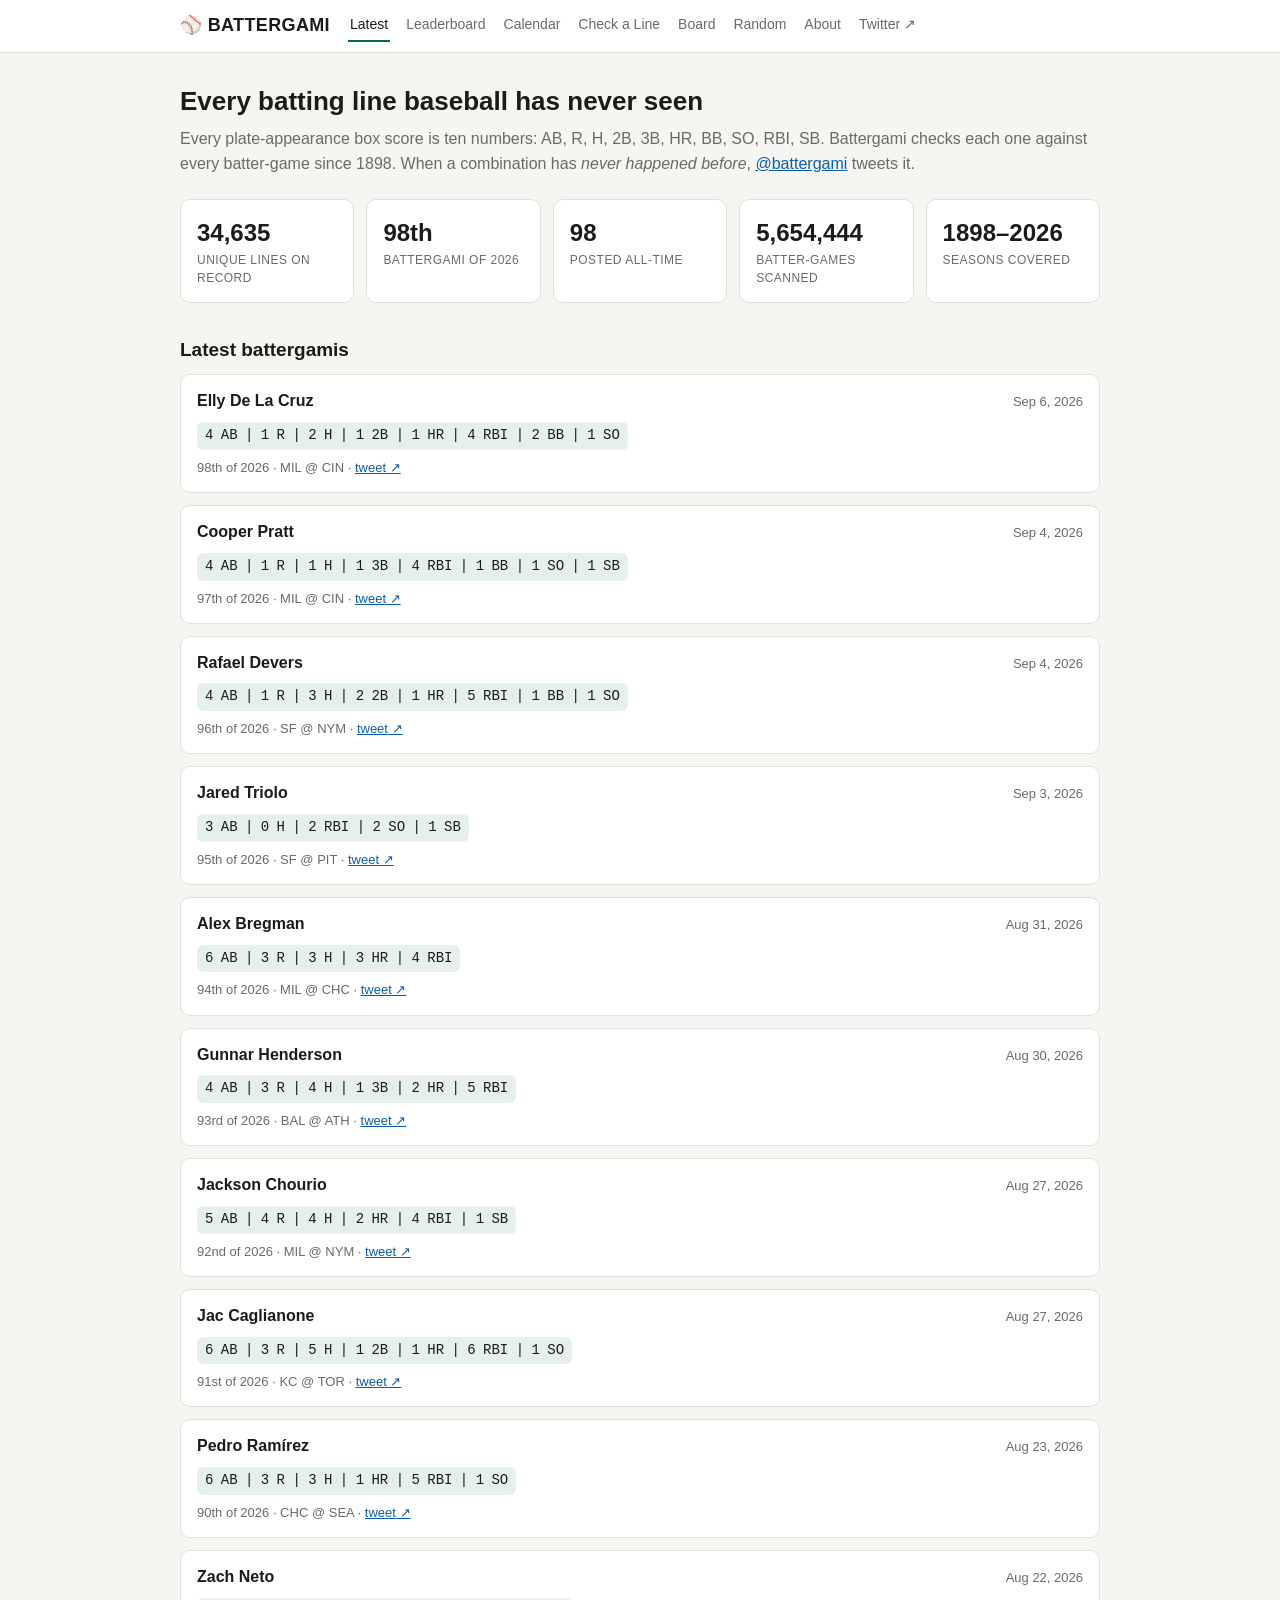
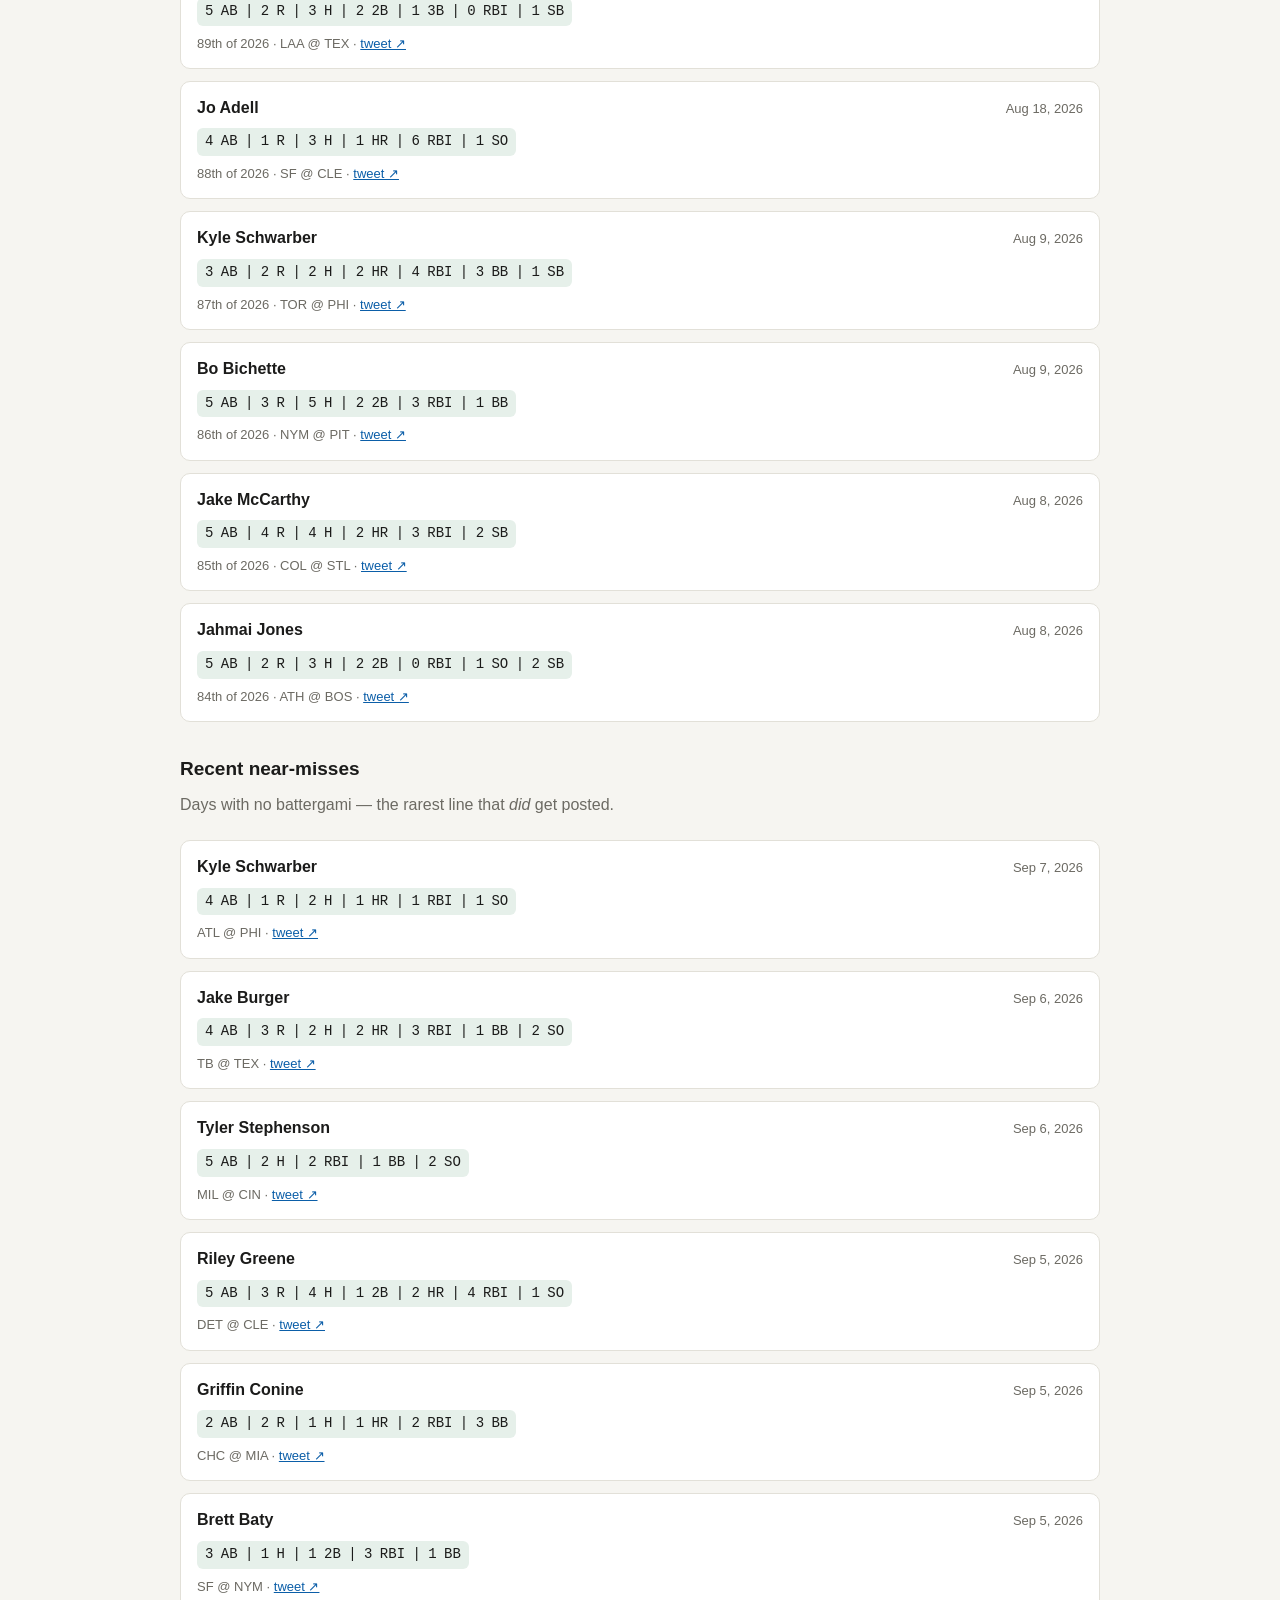
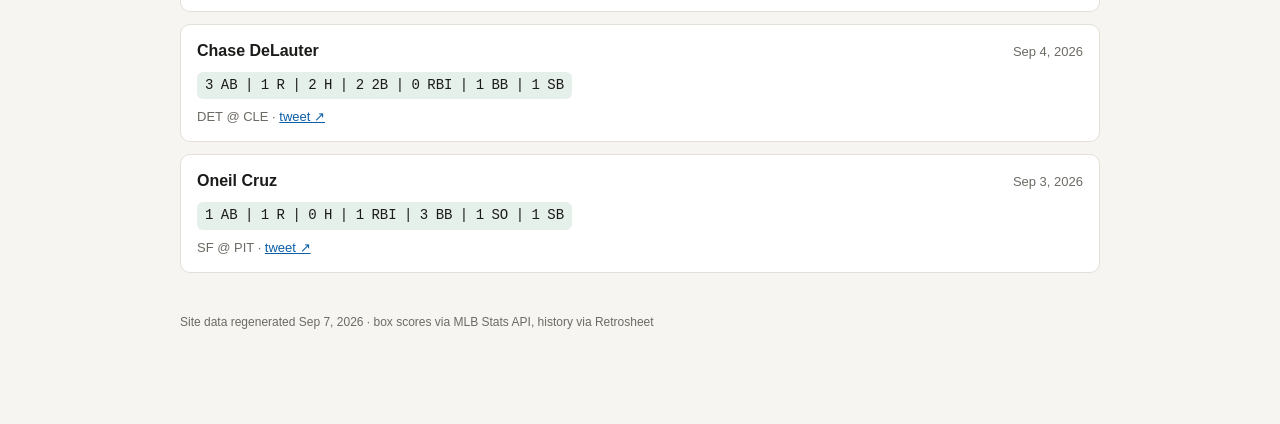
==== site/index.html @ e583a226 "Add battergami dashboard site" ====
<!doctype html>
<html lang="en">
<head>
<meta charset="utf-8">
<meta name="viewport" content="width=device-width, initial-scale=1">
<title>Battergami — MLB batting lines that have never happened</title>
<meta name="description" content="Battergami watches every MLB game and flags batting lines that have never occurred before in over 125 years of baseball.">
<link rel="stylesheet" href="assets/style.css">
</head>
<body>
<div class="wrap">
  <h1>Every batting line baseball has never seen</h1>
  <p class="sub">Every plate-appearance box score is ten numbers: AB, R, H, 2B, 3B, HR, BB, SO, RBI, SB.
     Battergami checks each one against every batter-game since 1898. When a combination
     has <em>never happened before</em>, <a href="https://x.com/battergami" target="_blank" rel="noopener">@battergami</a> tweets it.</p>

  <div class="tiles" id="tiles"></div>

  <h2>Latest battergamis</h2>
  <div class="feed" id="feed"><div class="spinner">Loading…</div></div>

  <h2>Recent near-misses</h2>
  <p class="sub">Days with no battergami — the rarest line that <em>did</em> get posted.</p>
  <div class="feed" id="misses"><div class="spinner">Loading…</div></div>

  <p class="gen" id="gen"></p>
</div>

<script src="assets/app.js"></script>
<script>
renderNav("index.html");

function tile(n, k) {
  return `<div class="tile"><div class="n">${n}</div><div class="k">${k}</div></div>`;
}

(async () => {
  try {
    const s = await fetchJSON("data/summary.json");
    document.getElementById("tiles").innerHTML =
      tile(commas(s.distinct_lines), "unique lines on record") +
      tile(ordinal(s.season_count), `battergami of ${s.season_year}`) +
      tile(commas(s.posted_total), "posted all-time") +
      tile(commas(s.total_games_scanned), "batter-games scanned") +
      tile(s.coverage_start.slice(0,4) + "–" + s.coverage_end.slice(0,4), "seasons covered");
    genLine(document.getElementById("gen"), s.generated_at);
  } catch (e) {
    document.getElementById("tiles").innerHTML = `<p class="muted">Couldn't load summary.</p>`;
  }

  const card = (ev) => {
    const nth = ev.type === "battergami" && ev.nth
      ? `${ordinal(ev.nth)} of ${ev.year} · ` : "";
    const link = ev.tweet_url
      ? `<a href="${ev.tweet_url}" target="_blank" rel="noopener">tweet &#8599;</a>` : "";
    return `<div class="card">
      <div class="top">
        <span class="who">${esc(ev.player)}</span>
        <span class="meta">${fmtDate(ev.date)}</span>
      </div>
      <span class="line">${fmtLine(ev.line)}</span>
      <div class="foot">${nth}${esc(ev.matchup)}${link ? " · " + link : ""}</div>
    </div>`;
  };

  try {
    const d = await fetchJSON("data/latest.json");
    const bg = d.events.filter(e => e.type === "battergami");
    const cc = d.events.filter(e => e.type === "closest_call");
    document.getElementById("feed").innerHTML =
      bg.length ? bg.slice(0, 15).map(card).join("") : `<p class="muted">Nothing posted yet.</p>`;
    document.getElementById("misses").innerHTML =
      cc.length ? cc.slice(0, 8).map(card).join("") : `<p class="muted">None lately — every recent day had a battergami.</p>`;
  } catch (e) {
    document.getElementById("feed").innerHTML = `<p class="muted">Couldn't load the feed.</p>`;
    document.getElementById("misses").innerHTML = "";
  }
})();
</script>
</body>
</html>
---- site/assets/style.css ----
/* battergami dashboard — shared styles */

:root {
  --bg: #f6f5f1;
  --panel: #ffffff;
  --ink: #1b1b1a;
  --muted: #6c6a63;
  --line: #e2e0d8;
  --accent: #0b6b3a;      /* outfield green */
  --accent-soft: #e6f0ea;
  --alert: #c62828;        /* "BATTERGAMI!" red */
  --alert-soft: #fbe9e7;
  --link: #0b5ea8;
  --mono: ui-monospace, SFMono-Regular, Menlo, Consolas, monospace;
  --sans: -apple-system, BlinkMacSystemFont, "Segoe UI", Roboto, Helvetica, Arial, sans-serif;
}

@media (prefers-color-scheme: dark) {
  :root {
    --bg: #14140f;
    --panel: #1e1e18;
    --ink: #ececec;
    --muted: #9a978c;
    --line: #33322a;
    --accent: #4caf7d;
    --accent-soft: #1c2b23;
    --alert: #ef5350;
    --alert-soft: #2e1c1a;
    --link: #6db3f2;
  }
}

* { box-sizing: border-box; }

body {
  margin: 0;
  background: var(--bg);
  color: var(--ink);
  font-family: var(--sans);
  line-height: 1.55;
  -webkit-text-size-adjust: 100%;
}

a { color: var(--link); }
a:hover { text-decoration: none; }

.wrap {
  max-width: 960px;
  margin: 0 auto;
  padding: 0 20px 80px;
}

/* ---- nav ---- */
header.nav {
  position: sticky;
  top: 0;
  z-index: 10;
  background: var(--panel);
  border-bottom: 1px solid var(--line);
}
header.nav .inner {
  max-width: 960px;
  margin: 0 auto;
  padding: 10px 20px;
  display: flex;
  align-items: center;
  gap: 18px;
  flex-wrap: wrap;
}
header.nav .brand {
  font-weight: 800;
  letter-spacing: 0.02em;
  text-decoration: none;
  color: var(--ink);
  font-size: 18px;
  white-space: nowrap;
}
header.nav nav {
  display: flex;
  gap: 4px 14px;
  flex-wrap: wrap;
  font-size: 14px;
}
header.nav nav a {
  text-decoration: none;
  color: var(--muted);
  padding: 4px 2px;
  border-bottom: 2px solid transparent;
}
header.nav nav a:hover { color: var(--ink); }
header.nav nav a.active {
  color: var(--ink);
  border-bottom-color: var(--accent);
}

/* ---- headings ---- */
h1 { font-size: 26px; margin: 28px 0 6px; }
h2 { font-size: 19px; margin: 32px 0 10px; }
.sub { color: var(--muted); margin: 0 0 22px; }
.gen { color: var(--muted); font-size: 12px; margin-top: 40px; }

/* ---- stat tiles ---- */
.tiles {
  display: grid;
  grid-template-columns: repeat(auto-fit, minmax(150px, 1fr));
  gap: 12px;
  margin: 20px 0;
}
.tile {
  background: var(--panel);
  border: 1px solid var(--line);
  border-radius: 10px;
  padding: 14px 16px;
}
.tile .n { font-size: 24px; font-weight: 800; font-variant-numeric: tabular-nums; }
.tile .k { color: var(--muted); font-size: 12px; text-transform: uppercase; letter-spacing: 0.04em; }

/* ---- stat line pill ---- */
.line {
  font-family: var(--mono);
  font-size: 14px;
  background: var(--accent-soft);
  border-radius: 6px;
  padding: 3px 8px;
  display: inline-block;
  word-spacing: -1px;
}
.line.big { font-size: 17px; padding: 6px 12px; }

/* ---- feed cards ---- */
.feed { display: grid; gap: 12px; margin-top: 8px; }
.card {
  background: var(--panel);
  border: 1px solid var(--line);
  border-radius: 10px;
  padding: 14px 16px;
}
.card .top {
  display: flex;
  justify-content: space-between;
  align-items: baseline;
  gap: 10px;
  margin-bottom: 8px;
}
.card .who { font-weight: 700; font-size: 16px; }
.card .meta { color: var(--muted); font-size: 13px; white-space: nowrap; }
.card .foot { margin-top: 8px; font-size: 13px; color: var(--muted); }
.badge {
  font-size: 11px;
  font-weight: 700;
  text-transform: uppercase;
  letter-spacing: 0.05em;
  padding: 2px 6px;
  border-radius: 4px;
}
.badge.bg { background: var(--alert-soft); color: var(--alert); }
.badge.cc { background: var(--accent-soft); color: var(--accent); }

/* ---- tables ---- */
table { border-collapse: collapse; width: 100%; font-size: 14px; }
th, td { text-align: left; padding: 8px 10px; border-bottom: 1px solid var(--line); }
th { color: var(--muted); font-weight: 600; cursor: pointer; user-select: none; }
th.no-sort { cursor: default; }
td.num, th.num { text-align: right; font-variant-numeric: tabular-nums; }
tbody tr:hover td { background: var(--accent-soft); }

/* ---- forms ---- */
.controls {
  display: flex;
  gap: 10px;
  flex-wrap: wrap;
  align-items: center;
  margin: 16px 0;
}
input[type="text"], input[type="number"], select {
  font: inherit;
  padding: 7px 9px;
  border: 1px solid var(--line);
  border-radius: 7px;
  background: var(--panel);
  color: var(--ink);
}
input[type="number"] { width: 68px; text-align: center; }
button {
  font: inherit;
  font-weight: 600;
  padding: 8px 16px;
  border: 1px solid var(--accent);
  background: var(--accent);
  color: #fff;
  border-radius: 7px;
  cursor: pointer;
}
button.ghost { background: transparent; color: var(--accent); }

.checkgrid {
  display: grid;
  grid-template-columns: repeat(auto-fit, minmax(78px, 1fr));
  gap: 10px;
  max-width: 620px;
  margin: 16px 0;
}
.checkgrid label {
  display: flex;
  flex-direction: column;
  gap: 4px;
  font-size: 12px;
  color: var(--muted);
  text-transform: uppercase;
  letter-spacing: 0.03em;
}

/* ---- result panel ---- */
.result {
  margin: 20px 0;
  padding: 18px 20px;
  border-radius: 12px;
  border: 1px solid var(--line);
  background: var(--panel);
}
.result.hit { border-color: var(--alert); background: var(--alert-soft); }
.result.seen { border-color: var(--accent); background: var(--accent-soft); }
.result h3 { margin: 0 0 6px; font-size: 20px; }
.result p { margin: 6px 0; }

/* ---- calendar ---- */
.cal-months { display: grid; grid-template-columns: repeat(auto-fit, minmax(220px, 1fr)); gap: 18px; }
.month h3 { margin: 0 0 6px; font-size: 14px; color: var(--muted); }
.month .grid { display: grid; grid-template-columns: repeat(7, 1fr); gap: 3px; }
.month .d {
  aspect-ratio: 1;
  display: flex;
  align-items: center;
  justify-content: center;
  font-size: 11px;
  border-radius: 4px;
  background: var(--bg);
  color: var(--muted);
}
.month .d.has { background: var(--accent); color: #fff; cursor: pointer; font-weight: 700; }
.month .d.pad { background: transparent; }

/* ---- board ---- */
#board { overflow-x: auto; margin: 16px 0; }
table.board { width: auto; border-collapse: collapse; }
table.board td { border: 1px solid var(--line); width: 36px; min-width: 36px; height: 36px; text-align: center; padding: 0; }
table.board th { text-align: center; font-variant-numeric: tabular-nums; padding: 4px 6px; color: var(--muted); font-weight: 600; }
table.board thead th:first-child, table.board tbody th { width: 56px; min-width: 56px; white-space: nowrap; }
.board-cell { width: 100%; height: 100%; }
.legend { display: flex; gap: 18px; align-items: center; flex-wrap: wrap; color: var(--muted); font-size: 13px; margin-top: 10px; }
.legend .bar { height: 12px; width: 160px; border-radius: 3px;
  background: linear-gradient(90deg, #2e7d32, #d4c53a, #c62828); }

#tooltip {
  position: fixed;
  pointer-events: none;
  background: var(--ink);
  color: var(--bg);
  font-size: 12px;
  padding: 6px 8px;
  border-radius: 6px;
  opacity: 0;
  transition: opacity .1s;
  z-index: 20;
  font-family: var(--mono);
  white-space: nowrap;
}

.muted { color: var(--muted); }
.spinner { color: var(--muted); padding: 30px 0; }
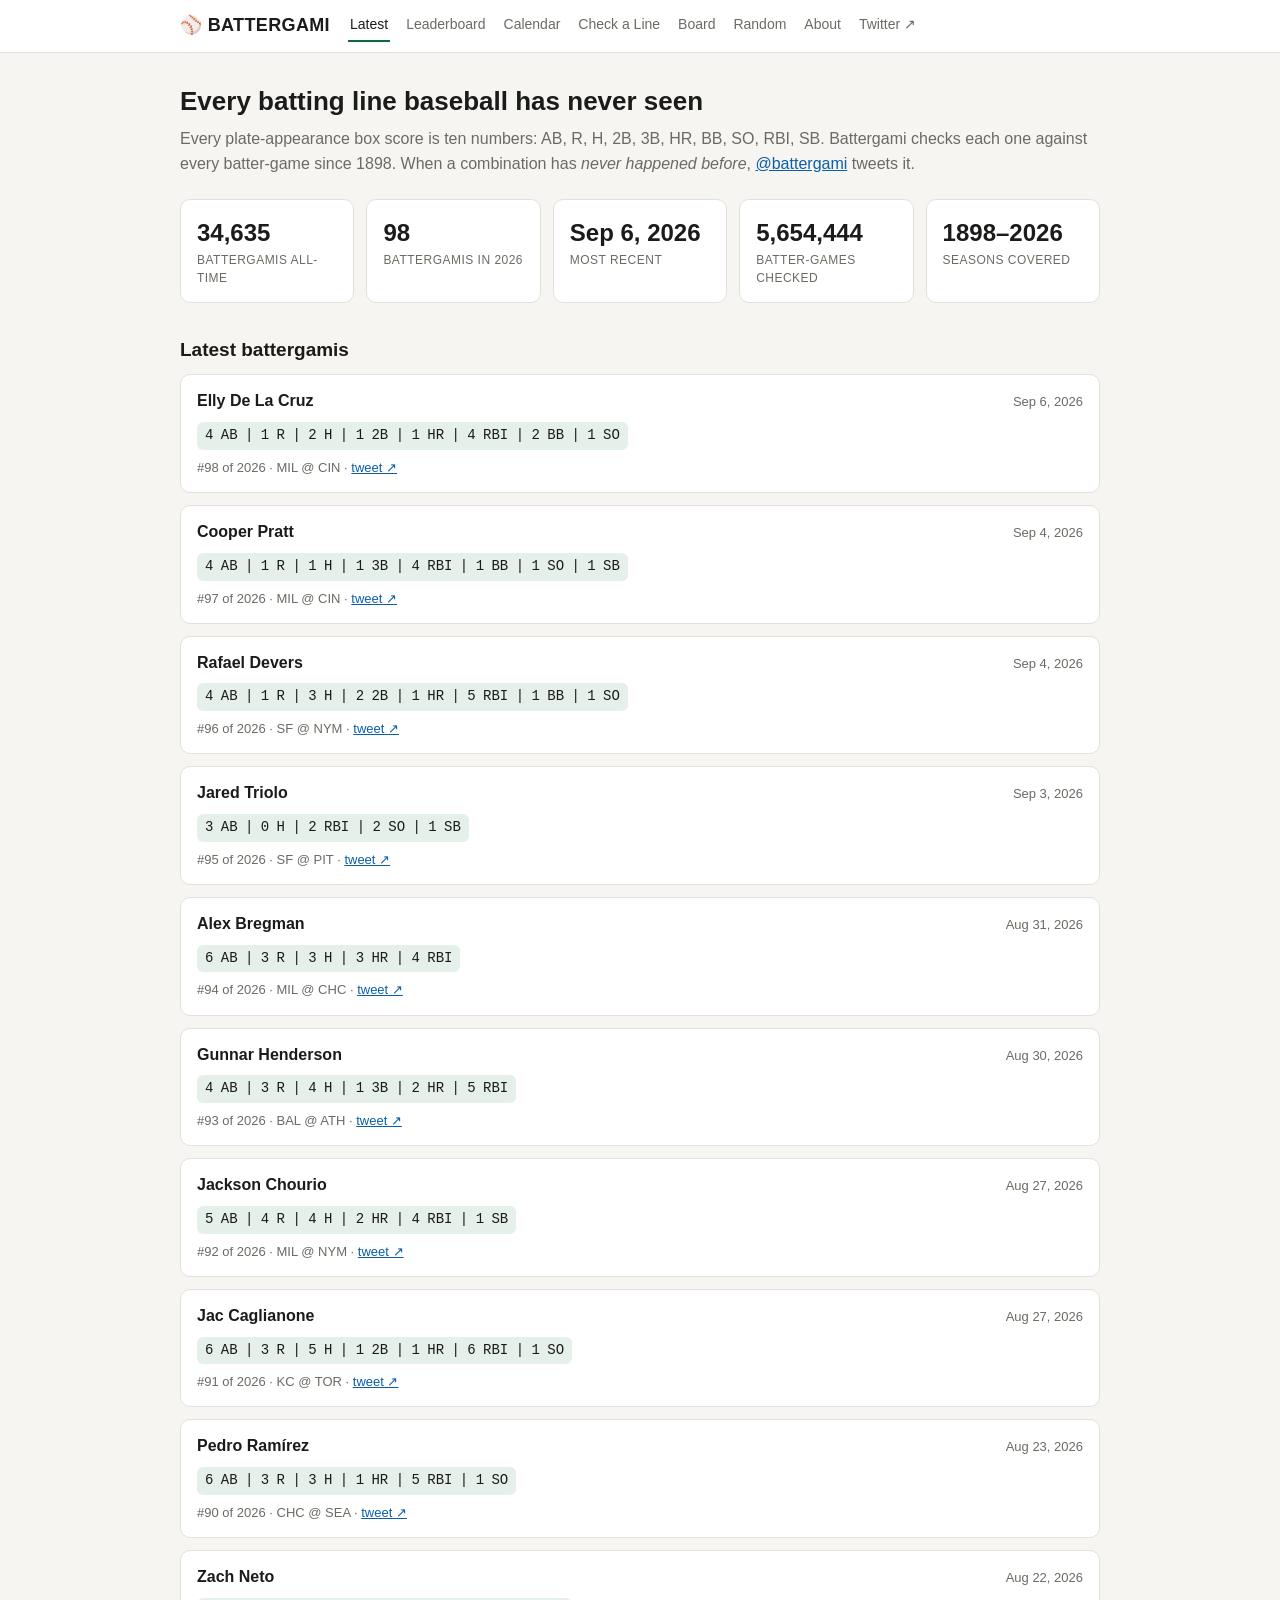
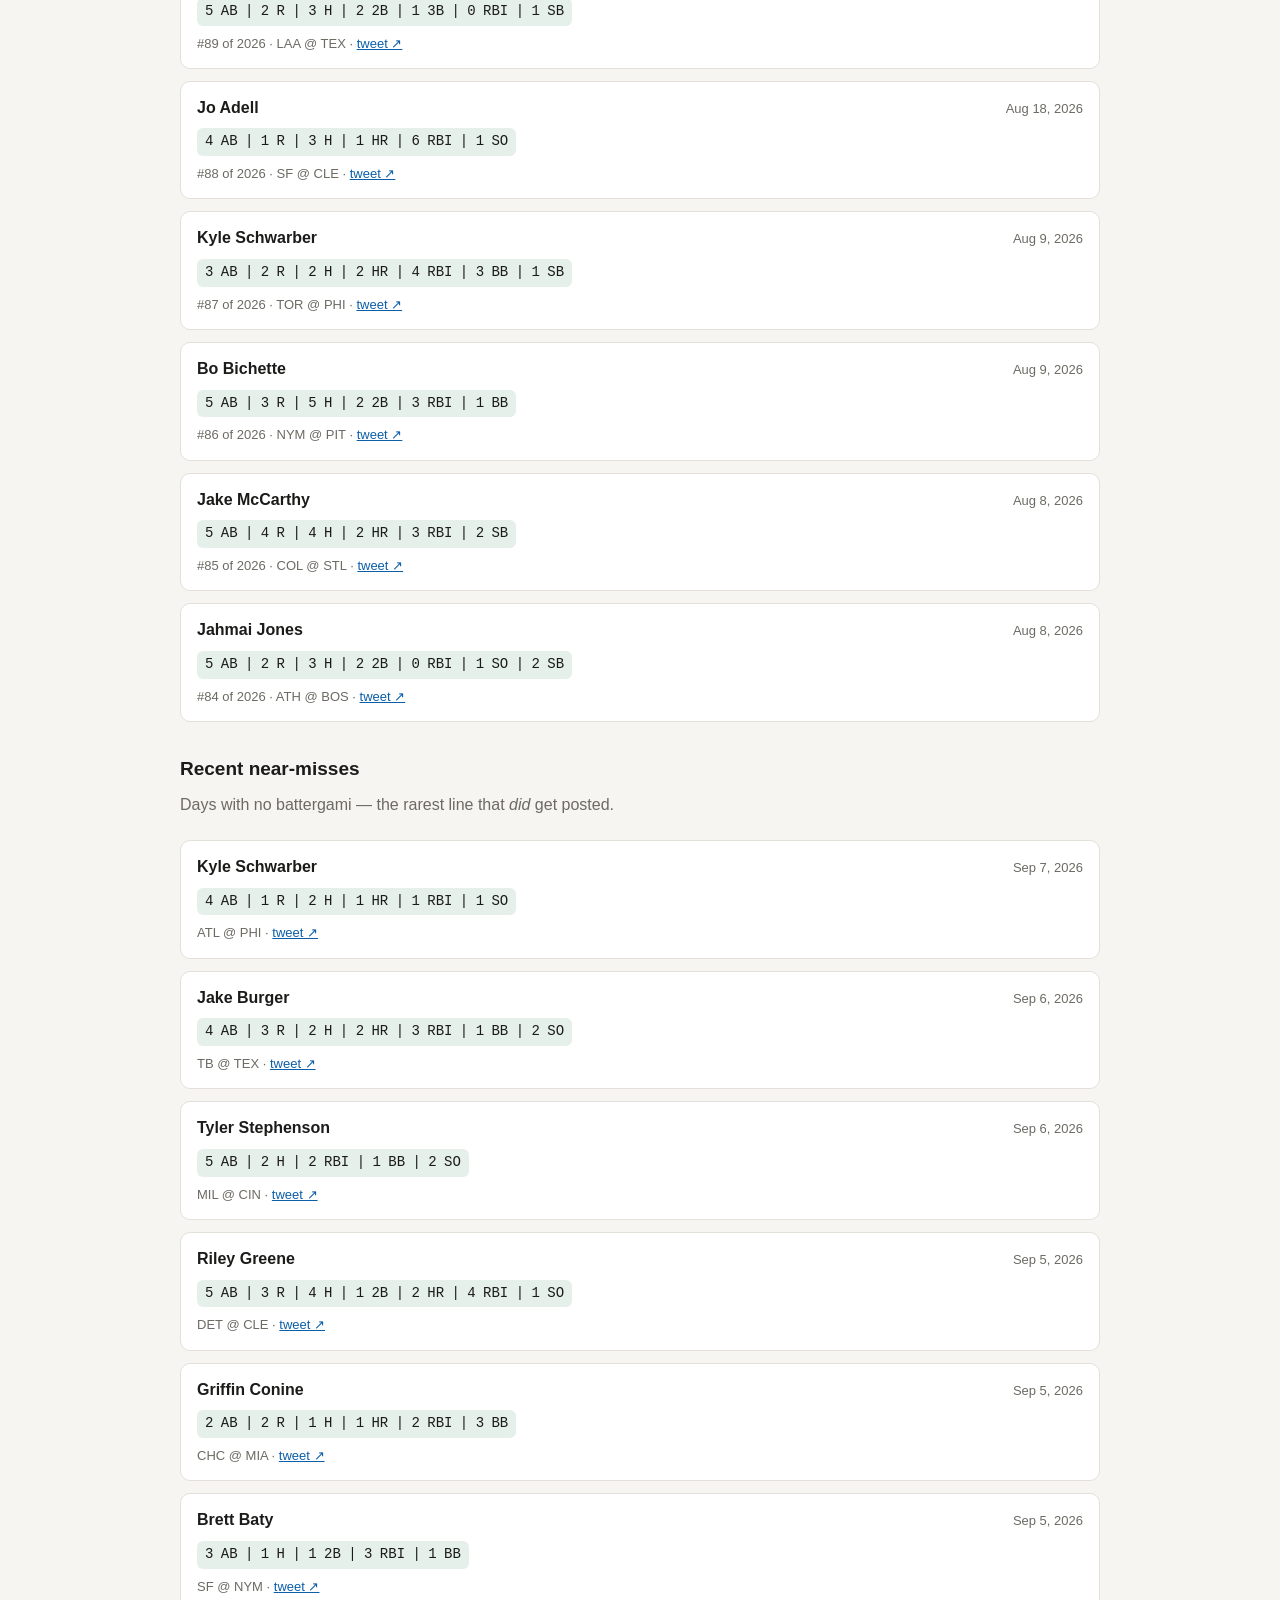
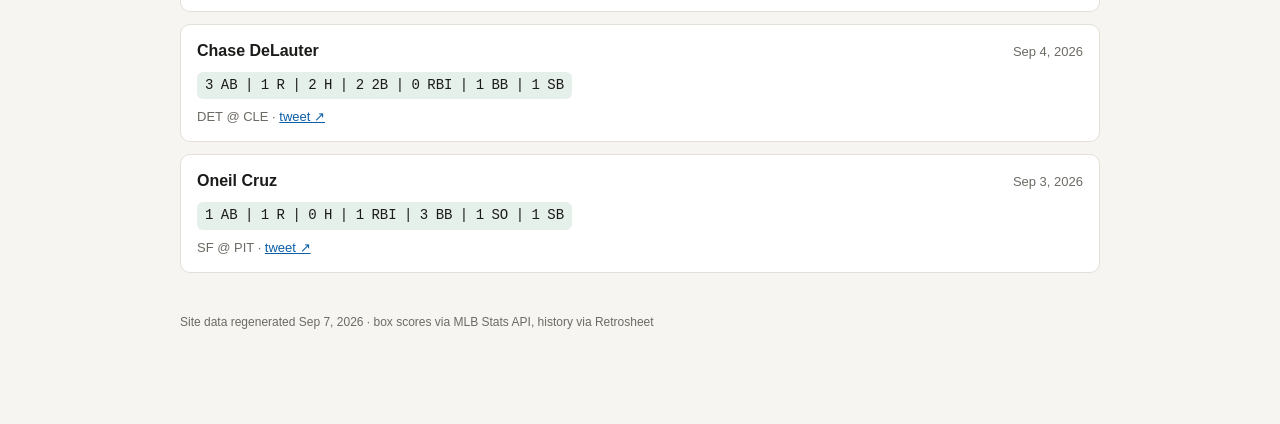
==== commit f641dc9f: "Fix homepage stat tile wording and all-time count" ====
--- a/site/index.html
+++ b/site/index.html
@@ -38,10 +38,10 @@
   try {
     const s = await fetchJSON("data/summary.json");
     document.getElementById("tiles").innerHTML =
-      tile(commas(s.distinct_lines), "unique lines on record") +
-      tile(ordinal(s.season_count), `battergami of ${s.season_year}`) +
-      tile(commas(s.posted_total), "posted all-time") +
-      tile(commas(s.total_games_scanned), "batter-games scanned") +
+      tile(commas(s.distinct_lines), "battergamis all-time") +
+      tile(commas(s.season_count), `battergamis in ${s.season_year}`) +
+      tile(s.last_event ? fmtDate(s.last_event.date) : "—", "most recent") +
+      tile(commas(s.total_games_scanned), "batter-games checked") +
       tile(s.coverage_start.slice(0,4) + "–" + s.coverage_end.slice(0,4), "seasons covered");
     genLine(document.getElementById("gen"), s.generated_at);
   } catch (e) {
@@ -50,7 +50,7 @@
 
   const card = (ev) => {
     const nth = ev.type === "battergami" && ev.nth
-      ? `${ordinal(ev.nth)} of ${ev.year} · ` : "";
+      ? `#${ev.nth} of ${ev.year} · ` : "";
     const link = ev.tweet_url
       ? `<a href="${ev.tweet_url}" target="_blank" rel="noopener">tweet &#8599;</a>` : "";
     return `<div class="card">
